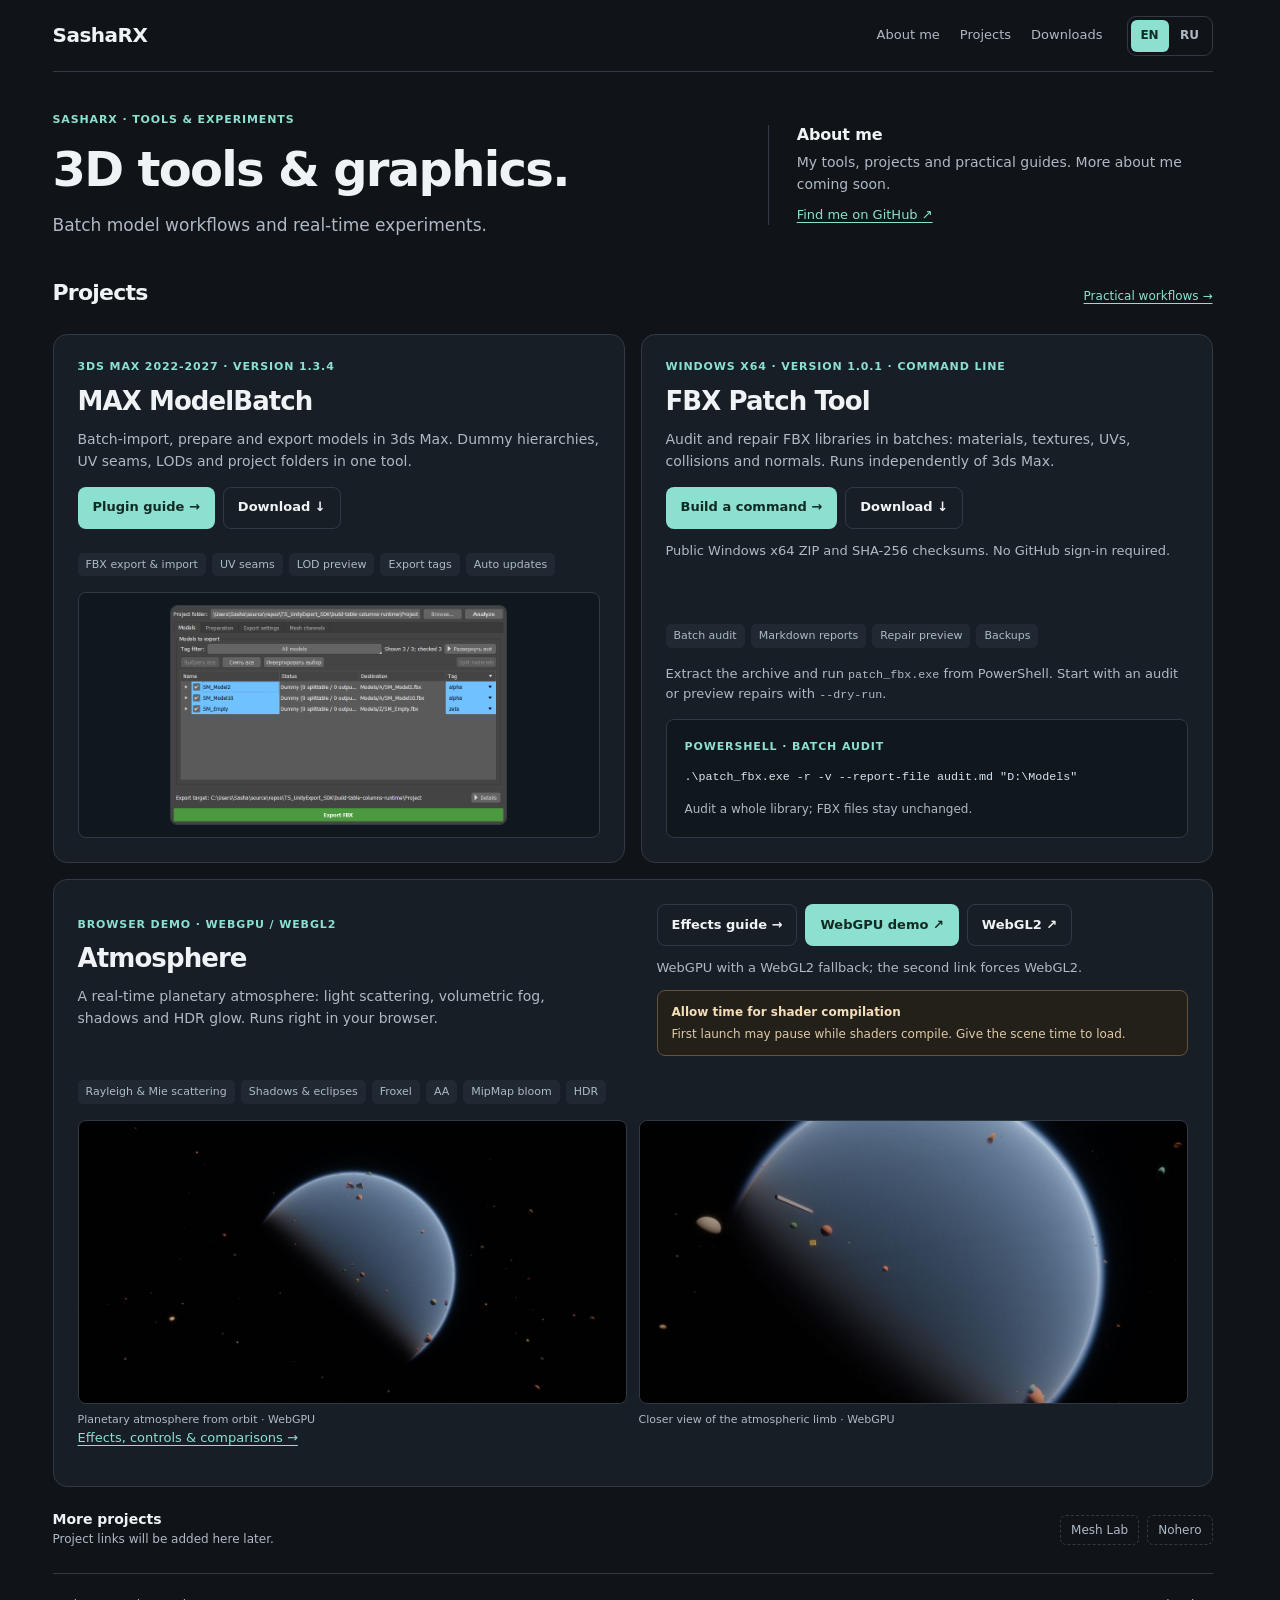
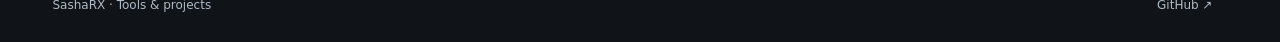
==== index.html @ 67ac5b18 "Publish v1.3.4 downloads and native Max UI guide" ====
<!doctype html>
<html lang="en">
<head>
  <meta charset="utf-8">
  <meta name="viewport" content="width=device-width,initial-scale=1">
  <title>SashaRX - tools &amp; projects</title>
  <meta name="description" content="SashaRX's tools and projects: MAX ModelBatch for 3ds Max, FBX Patch Tool with command examples, and a planetary atmosphere demo for WebGPU and WebGL2.">
  <link rel="canonical" href="https://sasharx.github.io/">
<link rel="alternate" hreflang="en" href="https://sasharx.github.io/">
<link rel="alternate" hreflang="ru" href="https://sasharx.github.io/ru/">
<link rel="alternate" hreflang="x-default" href="https://sasharx.github.io/">
  <meta property="og:title" content="SashaRX - tools &amp; projects">
  <meta property="og:description" content="SashaRX's tools and projects: MAX ModelBatch for 3ds Max, FBX Patch Tool with command examples, and a planetary atmosphere demo for WebGPU and WebGL2.">
  <meta property="og:type" content="website">
  <meta property="og:locale" content="en_US">
  <meta property="og:url" content="https://sasharx.github.io/">
  <meta property="og:image" content="https://sasharx.github.io/modelbatch/preview.png">
  <link rel="stylesheet" href="/assets/gallery.css">
  <script src="/assets/gallery.js" defer></script>
  <script>
(()=>{const key='sasharx.siteLanguage';const locale="en";const routes={"en":"/","ru":"/ru/"};
try{if(true&&localStorage.getItem(key)==='ru'){location.replace(routes.ru+location.search+location.hash);return}localStorage.setItem(key,locale)}catch{}
document.addEventListener('DOMContentLoaded',()=>{const links=[...document.querySelectorAll('a[data-language]')];
const update=()=>links.forEach(link=>link.href=routes[link.dataset.language]+location.search+location.hash);update();addEventListener('hashchange',update);
links.forEach(link=>link.addEventListener('click',()=>{try{localStorage.setItem(key,link.dataset.language)}catch{}}));});})();
</script>
<link rel="stylesheet" href="/assets/site.css?v=20261013">
<link rel="stylesheet" href="/assets/home.css?v=20261013-workflows">
<script src="/assets/about.js?v=20261013-projects" defer></script>
</head>
<body class="home-page">
<a class="skip-link" href="#main">Skip to content</a>
  <div class="wrap">
    <header class="site-header">
      <a class="brand" href="/">SashaRX</a>
      <div class="header-actions">
        <nav class="site-nav" aria-label="Main navigation">
          <a href="#about">About me</a>
          <a href="#projects">Projects</a>
          <a href="/downloads/">Downloads</a>
        </nav>
        <nav class="language-switch" aria-label="Site language"><a href="/" hreflang="en" lang="en" data-language="en" aria-current="true">EN</a><a href="/ru/" hreflang="ru" lang="ru" data-language="ru">RU</a></nav>
      </div>
    </header>
    <main id="main">
      <details id="about" class="about-disclosure">
        <summary>About me</summary>
      <section class="about" aria-labelledby="name">
        <div>
          <p class="eyebrow">SashaRX · tools &amp; experiments</p>
          <h1 id="name">3D tools &amp; graphics.</h1>
          <p class="lead">Batch model workflows and real-time experiments.</p>
        </div>
        <div class="note">
          <h2>About me</h2>
          <p>My tools, projects and practical guides. More about me coming soon.</p>
          <a href="https://github.com/SashaRX">Find me on GitHub ↗</a>
        </div>
      </section>
      </details>
      <section id="projects" aria-labelledby="projects-title">
        <div class="section-title">
          <h2 id="projects-title">Projects</h2>
          <span><a href="/workflows/">Practical workflows →</a></span>
        </div>
        <div class="project-grid">
        <article class="project" id="modelbatch" aria-labelledby="modelbatch-title">
          <div class="project-copy">
            <span class="badge">3DS MAX 2022-2027 · VERSION 1.3.4</span>
            <h3 id="modelbatch-title">MAX ModelBatch</h3>
            <p>Batch-import, prepare and export models in 3ds Max. Dummy hierarchies, UV seams, LODs and project folders in one tool.</p>
            <div class="demo-actions"><a class="button" href="/modelbatch/">Plugin guide →</a><a class="button button-secondary" href="/downloads/#modelbatch">Download ↓</a></div>
          </div>
          <details class="project-details">
            <summary aria-label="More details: MAX ModelBatch">More details</summary>
            <div class="project-details-content">
              <div class="features" aria-label="Plugin features"><span>FBX export &amp; import</span><span>UV seams</span><span>LOD preview</span><span>Export tags</span><span>Auto updates</span></div>
              <a class="project-image" href="/modelbatch/" aria-label="Open the MAX ModelBatch illustrated guide">
                <img src="/modelbatch/preview.png" alt="MAX ModelBatch's Models page in 3ds Max, with Dummy roots, destination paths and tag controls" width="800" height="520" loading="lazy" decoding="async">
              </a>
            </div>
          </details>
        </article>
        <article class="project" id="fbx-patch" aria-labelledby="fbx-patch-title">
          <div class="project-copy">
            <span class="badge">WINDOWS X64 · VERSION 1.0.1 · COMMAND LINE</span>
            <h3 id="fbx-patch-title">FBX Patch Tool</h3>
            <p>Audit and repair FBX libraries in batches: materials, textures, UVs, collisions and normals. Runs independently of 3ds Max.</p>
          </div>
          <div class="demo-launch">
            <div class="demo-actions">
              <a class="button" href="/fbx-patch/">Build a command →</a>
              <a class="button button-secondary" href="/downloads/#fbx">Download ↓</a>
            </div>
            <p>Public Windows x64 ZIP and SHA-256 checksums. No GitHub sign-in required.</p>
          </div>
          <details class="project-details">
            <summary aria-label="More details: FBX Patch Tool">More details</summary>
            <div class="project-details-content">
              <div class="features" aria-label="FBX Patch Tool features"><span>Batch audit</span><span>Markdown reports</span><span>Repair preview</span><span>Backups</span></div>
              <p>Extract the archive and run <code>patch_fbx.exe</code> from PowerShell. Start with an audit or preview repairs with <code>--dry-run</code>.</p>
              <div class="command-preview"><span>POWERSHELL · BATCH AUDIT</span><pre><code>.\patch_fbx.exe -r -v --report-file audit.md "D:\Models"</code></pre><p>Audit a whole library; FBX files stay unchanged.</p></div>
            </div>
          </details>
        </article>
        <article class="project project-atmosphere" id="atmosphere" aria-labelledby="atmosphere-title">
          <div class="atmosphere-info">
            <div class="project-copy">
              <span class="badge">BROWSER DEMO · WEBGPU / WEBGL2</span>
              <h3 id="atmosphere-title">Atmosphere</h3>
              <p>A real-time planetary atmosphere: light scattering, volumetric fog, shadows and HDR glow. Runs right in your browser.</p>
            </div>
            <div class="demo-launch">
              <div class="demo-actions">
                <a class="button button-secondary" href="/atmosphere-guide/">Effects guide →</a>
                <a class="button" href="https://sasharx.github.io/Atmosphere/" target="_blank" rel="noopener">WebGPU demo ↗</a>
                <a class="button button-secondary" href="https://sasharx.github.io/Atmosphere/?webgl2" target="_blank" rel="noopener">WebGL2 ↗</a>
              </div>
              <p>WebGPU with a WebGL2 fallback; the second link forces WebGL2.</p>
              <p class="shader-note"><strong>Allow time for shader compilation</strong>First launch may pause while shaders compile. Give the scene time to load.</p>
            </div>
          </div>
          <details class="project-details">
            <summary aria-label="More details: Atmosphere">More details</summary>
            <div class="project-details-content">
              <div class="features" aria-label="Atmosphere features"><span>Rayleigh &amp; Mie scattering</span><span>Shadows &amp; eclipses</span><span>Froxel</span><span>AA</span><span>MipMap bloom</span><span>HDR</span></div>
              <div class="atmosphere-gallery" aria-label="Atmosphere screenshots captured in WebGPU">
                <figure>
                  <a href="/assets/atmosphere/orbit.jpg" aria-label="View the orbital screenshot in the gallery">
                    <img src="/assets/atmosphere/orbit.jpg" alt="A blue atmospheric rim around the lit side of a planet against space" width="1280" height="660" loading="lazy" decoding="async">
                  </a>
                  <figcaption>Planetary atmosphere from orbit · WebGPU</figcaption>
                </figure>
                <figure>
                  <a href="/assets/atmosphere/limb.jpg" aria-label="View the atmospheric limb screenshot in the gallery">
                    <img src="/assets/atmosphere/limb.jpg" alt="A closer view of the glowing blue atmospheric limb and the transition into the planet's shadow" width="1280" height="660" loading="lazy" decoding="async">
                  </a>
                  <figcaption>Closer view of the atmospheric limb · WebGPU</figcaption>
                </figure>
              </div>
              <p><a href="/atmosphere-guide/#effects">Effects, controls &amp; comparisons →</a></p>
            </div>
          </details>
        </article>
        </div>
      </section>
      <section class="upcoming" aria-labelledby="more-title">
        <div><h2 id="more-title">More projects</h2><p>Project links will be added here later.</p></div>
        <div class="future-projects"><span>Mesh Lab</span><span>Nohero</span></div>
      </section>
    </main>
    <footer class="site-footer"><span>SashaRX · Tools &amp; projects</span><a href="https://github.com/SashaRX">GitHub ↗</a></footer>
  </div>
</body>
</html>
---- assets/gallery.css ----
html { scrollbar-gutter: stable; }
html.gallery-open { overflow: hidden; }
.atmosphere-gallery a { cursor: zoom-in; }
.gallery-viewer {
  width: min(1400px, calc(100% - 32px));
  height: min(900px, calc(100vh - 32px));
  height: min(900px, calc(100dvh - 32px));
  max-width: none;
  max-height: none;
  margin: auto;
  padding: 16px;
  border: 1px solid var(--line);
  border-radius: 14px;
  background: #10151b;
  color: var(--text);
  box-shadow: 0 20px 80px #0008;
}
.gallery-viewer[open] { display: grid; grid-template-rows: auto minmax(0, 1fr) auto; gap: 12px; }
.gallery-viewer::backdrop { background: #05090ee6; backdrop-filter: blur(6px); }
.gallery-toolbar { display: flex; align-items: center; justify-content: space-between; gap: 16px; }
.gallery-counter { color: var(--muted); font-size: 14px; }
.gallery-viewer button {
  display: grid;
  place-items: center;
  flex-shrink: 0;
  width: 48px;
  height: 48px;
  border: 1px solid #536270;
  border-radius: 50%;
  background: #182029ee;
  color: #eef4f9;
  font: 30px/1 "Segoe UI", Arial, sans-serif;
  cursor: pointer;
}
.gallery-viewer button:hover { background: #2e3c48; }
.gallery-viewer button[hidden] { display: none; }
.gallery-viewer button:focus-visible { outline: 3px solid var(--accent); outline-offset: 3px; }
.gallery-stage { position: relative; display: grid; place-items: center; min-height: 0; touch-action: pan-y; }
.gallery-stage img { display: block; width: 100%; height: 100%; min-height: 0; object-fit: contain; user-select: none; }
.gallery-prev, .gallery-next { position: absolute; top: 50%; transform: translateY(-50%); }
.gallery-prev { left: 8px; }
.gallery-next { right: 8px; }
.gallery-footer { text-align: center; }
.gallery-caption { margin: 0; font-size: 15px; }
.gallery-hint { margin: 4px 0 0; color: var(--muted); font-size: 12px; }
.gallery-title { position: absolute; width: 1px; height: 1px; padding: 0; overflow: hidden; clip-path: inset(50%); white-space: nowrap; }
@media (max-width: 600px) {
  .gallery-viewer { width: calc(100% - 16px); height: calc(100vh - 16px); height: calc(100dvh - 16px); padding: 10px; gap: 10px; border-radius: 10px; }
  .gallery-viewer button { width: 44px; height: 44px; }
  .gallery-prev { left: 2px; }
  .gallery-next { right: 2px; }
  .gallery-caption { font-size: 14px; }
}
---- assets/site.css ----
:root {
  color-scheme: dark;
  --bg: #101419;
  --panel: #181e25;
  --card: var(--panel);
  --line: #303944;
  --text: #f0f3f6;
  --ink: var(--text);
  --muted: #afb9c4;
  --accent: #8be0cf;
  --surface: #202832;
}
* { box-sizing: border-box; }
html { scroll-behavior: smooth; scroll-padding-top: 88px; scrollbar-gutter: stable; }
body { margin: 0; background: var(--bg); color: var(--text); font: 16px/1.55 system-ui, -apple-system, "Segoe UI", sans-serif; }
a { color: var(--accent); text-underline-offset: 3px; }
a:hover { color: #c0f3e9; }
:where(a, button, input, select, textarea, summary):focus-visible { outline: 2px solid var(--accent); outline-offset: 4px; }
button, input, select, textarea { font: inherit; }
button, summary { cursor: pointer; }
button, .button { touch-action: manipulation; }
img { max-width: 100%; height: auto; }
p, li, h1, h2, h3 { overflow-wrap: anywhere; }
h1, h2, h3 { color: var(--text); line-height: 1.2; letter-spacing: -.035em; }
h1 { font-size: clamp(30px, 4vw, 44px); margin: 0 0 14px; }
h2 { font-size: 25px; margin: 0 0 14px; }
h3 { font-size: 23px; margin: 0 0 12px; }
p { margin: 0 0 14px; }
code { font: .9em/1.5 Consolas, "Courier New", monospace; overflow-wrap: anywhere; }
pre { max-width: 100%; overflow-x: auto; }
pre code { overflow-wrap: normal; }
.wrap { width: min(1160px, calc(100% - 64px)); margin: auto; }
.site-header { display: flex; justify-content: space-between; align-items: center; gap: 20px; min-height: 72px; padding: 12px 0; border-bottom: 1px solid var(--line); }
.brand { color: var(--text); font-size: 20px; font-weight: 750; text-decoration: none; letter-spacing: -.025em; }
.header-actions { display: flex; align-items: center; gap: 24px; min-width: 0; }
.site-nav { display: flex; align-items: center; gap: 20px; }
.site-nav a, .back { color: var(--muted); font-size: 13px; text-decoration: none; }
.site-nav a:hover, .back:hover { color: var(--text); }
.language-switch { display: flex; align-items: center; gap: 2px; width: max-content; padding: 3px; border: 1px solid var(--line); border-radius: 9px; }
.language-switch a { display: grid; place-items: center; min-width: 38px; min-height: 32px; padding: 4px 8px; border-radius: 6px; color: var(--muted); font-size: 12px; font-weight: 650; line-height: 1.4; text-decoration: none; }
.language-switch a:hover { background: var(--surface); color: var(--text); }
.language-switch a[aria-current=true] { background: var(--accent); color: #112a24; }
.eyebrow, .badge { color: var(--accent); font-size: 11px; font-weight: 650; letter-spacing: .08em; line-height: 1.5; text-transform: uppercase; }
.eyebrow { margin: 0 0 12px; }
.button { display: inline-flex; justify-content: center; align-items: center; min-height: 42px; padding: 10px 14px; border: 1px solid transparent; border-radius: 8px; background: var(--accent); color: #112a24; font-size: 13px; font-weight: 650; line-height: 1.4; text-align: center; text-decoration: none; }
.button:hover { background: #aff0e1; color: #112a24; }
.button-secondary, .button.secondary { border-color: var(--line); background: transparent; color: var(--text); }
.button-secondary:hover, .button.secondary:hover { background: var(--surface); color: var(--text); }
.demo-actions, .actions, .hero-actions { display: flex; flex-wrap: wrap; align-items: center; gap: 8px; }
.notice, .shader-note { border: 1px solid #655338; border-radius: 8px; background: #231f19; color: #dfcaa8; padding: 12px 14px; font-size: 13px; }
.notice p { margin: 0; color: inherit; }
.notice strong, .shader-note strong { color: #f3deb8; }
.page-contents, .command-examples, .capture-note { border: 1px solid var(--line); border-radius: 10px; background: var(--panel); }
.page-contents > summary, .command-examples > summary, .capture-note > summary { padding: 12px 16px; color: var(--text); font-size: 14px; font-weight: 550; }
.page-contents[open] > summary, .command-examples[open] > summary, .capture-note[open] > summary { border-bottom: 1px solid var(--line); }
.page-contents nav { display: flex; flex-wrap: wrap; gap: 8px; padding: 12px; }
.page-contents nav a { padding: 8px 10px; border-radius: 6px; color: var(--muted); font-size: 13px; text-decoration: none; }
.page-contents nav a:hover { color: var(--text); background: var(--surface); }
.table-wrap { max-width: 100%; overflow-x: auto; overscroll-behavior-x: contain; border: 1px solid var(--line); border-radius: 9px; margin: 18px 0; }
table { width: 100%; border-collapse: collapse; font-size: 14px; }
th, td { padding: 10px 12px; text-align: left; vertical-align: top; border-bottom: 1px solid var(--line); }
th { color: var(--text); background: var(--surface); font-weight: 600; }
td { color: var(--muted); }
tr:last-child td { border-bottom: 0; }
.site-footer { display: flex; justify-content: space-between; flex-wrap: wrap; gap: 12px; border-top: 1px solid var(--line); padding: 22px 0 28px; color: var(--muted); font-size: 12px; }
.site-footer a { color: var(--muted); text-decoration: none; }
.skip-link { position: fixed; z-index: 50; top: 8px; left: 12px; transform: translateY(-150%); background: var(--accent); color: #112a24; border-radius: 6px; padding: 10px 14px; text-decoration: none; }
.skip-link:focus { transform: none; }
@media (max-width: 700px) {
  .wrap { width: calc(100% - 32px); }
  .site-header { min-height: 64px; gap: 12px; flex-wrap: wrap; }
  .header-actions { gap: 12px; }
  .language-switch a { min-height: 38px; }
  .site-nav { gap: 12px; }
  .site-nav a, .back { display: inline-flex; align-items: center; min-height: 44px; }
  .button { min-height: 44px; }
  .page-contents nav { display: grid; grid-template-columns: repeat(2, minmax(0, 1fr)); gap: 4px; }
  .page-contents nav a { min-height: 44px; display: flex; align-items: center; }
  input, select, textarea { font-size: 16px; }
  h2 { font-size: 23px; }
  th, td { padding: 10px; }
}
@media (max-width: 420px) {
  .site-header { display: grid; grid-template-columns: 1fr auto; gap: 0 12px; padding: 8px 0; }
  .site-header .header-actions { display: contents; }
  .site-header .brand { grid-column: 1; grid-row: 1; }
  .site-header .language-switch { grid-column: 2; grid-row: 1; }
  .site-nav, .back { grid-column: 1 / -1; grid-row: 2; }
  .site-nav { gap: 16px; }
  .brand { font-size: 18px; }
}
@media (prefers-reduced-motion: reduce) { html { scroll-behavior: auto; } }
@media print {
  :root { color-scheme: light; }
  body { background: #fff; color: #172029; }
  .wrap { width: 100%; }
  .language-switch, .skip-link { display: none !important; }
  h1, h2, h3, p, li, td, code, strong, a { color: #172029; }
  .table-wrap { overflow: visible; border-color: #aeb9c2; }
  th { background: #edf2f5; color: #172029; }
  th, td { border-color: #aeb9c2; }
}
---- assets/home.css ----
.about { display: grid; grid-template-columns: 1.5fr 1fr; align-items: center; gap: 48px; padding: 40px 0 36px; }
.about h1 { max-width: 650px; font-size: clamp(32px, 4vw, 48px); }
.lead { max-width: 650px; color: var(--muted); font-size: 17px; }
.about .lead { margin: 0; }
.note { border-left: 1px solid var(--line); padding-left: 28px; color: var(--muted); font-size: 14px; }
.note h2 { font-size: 16px; letter-spacing: -.01em; margin-bottom: 8px; }
.note p { margin-bottom: 8px; }
.note a { font-size: 13px; }
.about-disclosure > summary { min-height: 44px; padding: 10px 14px; border: 1px solid var(--line); border-radius: 8px; background: var(--panel); color: var(--text); font-size: 14px; font-weight: 600; }
@media (min-width: 701px) { .about-disclosure[open] > summary { display: none; } }
.section-title { display: flex; align-items: baseline; justify-content: space-between; gap: 16px; margin-bottom: 16px; }
.section-title h2 { margin: 0; font-size: 22px; }
.section-title span { color: var(--muted); font-size: 12px; }
.section-title span a { display: inline-flex; align-items: center; min-height: 44px; }
.project-grid { display: grid; grid-template-columns: repeat(2, minmax(0, 1fr)); gap: 16px; }
.project { min-width: 0; display: flex; flex-direction: column; border: 1px solid var(--line); border-radius: 14px; background: var(--panel); }
.project-copy { padding: 24px; }
.project-copy p { color: var(--muted); font-size: 14px; }
.badge { display: block; margin-bottom: 10px; }
.project h3 { font-size: 26px; }
.features { display: flex; flex-wrap: wrap; gap: 6px; margin: 16px 0; }
.features span { padding: 4px 8px; border-radius: 5px; background: var(--surface); color: var(--muted); font-size: 11px; line-height: 1.4; }
.project-details { min-width: 0; margin-top: auto; }
.project-details > summary { min-height: 44px; padding: 12px 20px; border-top: 1px solid var(--line); color: var(--accent); font-size: 13px; font-weight: 600; }
.project-details-content { min-width: 0; padding: 0 24px 24px; }
.project-details-content > .features { margin-top: 0; }
.project-details-content > p { color: var(--muted); font-size: 13px; }
@media (min-width: 701px) { .project-details[open] > summary { display: none; } }
.project-image { display: flex; justify-content: center; margin: 0; padding: 12px; background: #10171d; border: 1px solid var(--line); border-radius: 8px; }
.project-image img { display: block; max-height: 220px; width: auto; border: 1px solid var(--line); border-radius: 7px; }
#fbx-patch .project-copy { padding-bottom: 0; }
.demo-launch { padding: 0 24px 24px; }
.demo-launch p { margin: 12px 0 0; color: var(--muted); font-size: 13px; }
.command-preview { margin: 0; padding: 18px; background: #10171d; border: 1px solid var(--line); border-radius: 8px; }
.command-preview span { display: block; margin-bottom: 10px; color: var(--accent); font-size: 11px; font-weight: 600; letter-spacing: .08em; }
.command-preview pre { margin: 0; color: #d7e4f0; font-size: 13px; line-height: 1.8; white-space: pre-wrap; overflow-wrap: anywhere; }
.command-preview code { overflow-wrap: anywhere; }
.command-preview p { margin: 12px 0 0; color: var(--muted); font-size: 12px; }
.project-atmosphere { grid-column: 1 / -1; }
.atmosphere-info { min-width: 0; display: grid; grid-template-columns: 1fr 1fr; align-items: center; }
.atmosphere-info .demo-launch { padding-top: 24px; }
.atmosphere-gallery { min-width: 0; display: grid; grid-template-columns: repeat(2, minmax(0, 1fr)); gap: 12px; }
.atmosphere-gallery figure { margin: 0; min-width: 0; }
.atmosphere-gallery a { display: block; border: 1px solid var(--line); border-radius: 8px; overflow: hidden; }
.atmosphere-gallery img { display: block; width: 100%; }
.atmosphere-gallery figcaption { margin-top: 8px; color: var(--muted); font-size: 11px; line-height: 1.5; }
.effect-list { display: grid; grid-template-columns: repeat(2, minmax(0, 1fr)); gap: 20px 28px; margin: 24px 0 0; }
.effect-list > div { min-width: 0; }
.effect-list dt { margin-bottom: 8px; color: var(--text); font-size: 15px; font-weight: 650; }
.effect-list dd { margin: 0; color: var(--muted); font-size: 13px; line-height: 1.65; }
.effect-list p { margin-bottom: 8px; }
.effect-list p:last-child { margin-bottom: 0; }
.effect-list strong { color: var(--text); font-weight: 550; }
.demo-launch .shader-note { margin-top: 12px; font-size: 12px; color: #dfcaa8; }
.shader-note strong { display: block; margin-bottom: 3px; }
.upcoming { display: flex; align-items: center; justify-content: space-between; flex-wrap: wrap; gap: 16px; padding: 24px 0; }
.upcoming h2 { font-size: 14px; letter-spacing: 0; margin: 0 0 2px; }
.upcoming p { margin: 0; color: var(--muted); font-size: 12px; }
.future-projects { display: flex; gap: 8px; }
.future-projects span { padding: 5px 10px; border: 1px dashed var(--line); border-radius: 6px; color: var(--muted); font-size: 12px; }
@media (max-width: 900px) {
  .about { grid-template-columns: 1.3fr 1fr; gap: 28px; }
  .project-copy { padding: 20px; }
  .demo-launch { padding: 0 20px 20px; }
  .project-details-content { padding: 0 20px 20px; }
}
@media (max-width: 700px) {
  .about-disclosure { margin: 16px 0 20px; }
  .about { grid-template-columns: 1fr; gap: 16px; padding: 16px 0 0; }
  .about h1 { font-size: 30px; margin-bottom: 10px; }
  .about .lead { font-size: 16px; }
  .note { border: 0; padding: 0; }
  .note h2 { display: none; }
  .note p { margin-bottom: 6px; }
  .project-grid, .atmosphere-info, .effect-list { grid-template-columns: 1fr; }
  .section-title { align-items: flex-start; gap: 6px; flex-direction: column; }
  .project-copy { padding: 18px 18px 16px; }
  .project-copy p { margin-bottom: 12px; }
  .demo-launch { padding: 0 18px 16px; }
  .atmosphere-info .demo-launch { padding-top: 0; }
  .project-details-content { padding: 16px 18px 18px; }
  .project-details > summary { padding-left: 18px; padding-right: 18px; }
  .project-details[open] > summary { border-bottom: 1px solid var(--line); }
  .atmosphere-gallery { grid-template-columns: repeat(2, minmax(0, 1fr)); }
  .project h3 { font-size: 24px; }
  .project-image img { max-height: none; width: 100%; }
  .project .demo-actions .button { flex-grow: 1; }
  .upcoming { padding: 20px 0; }
}
@media (max-width: 380px) { .atmosphere-gallery { grid-template-columns: 1fr; } }
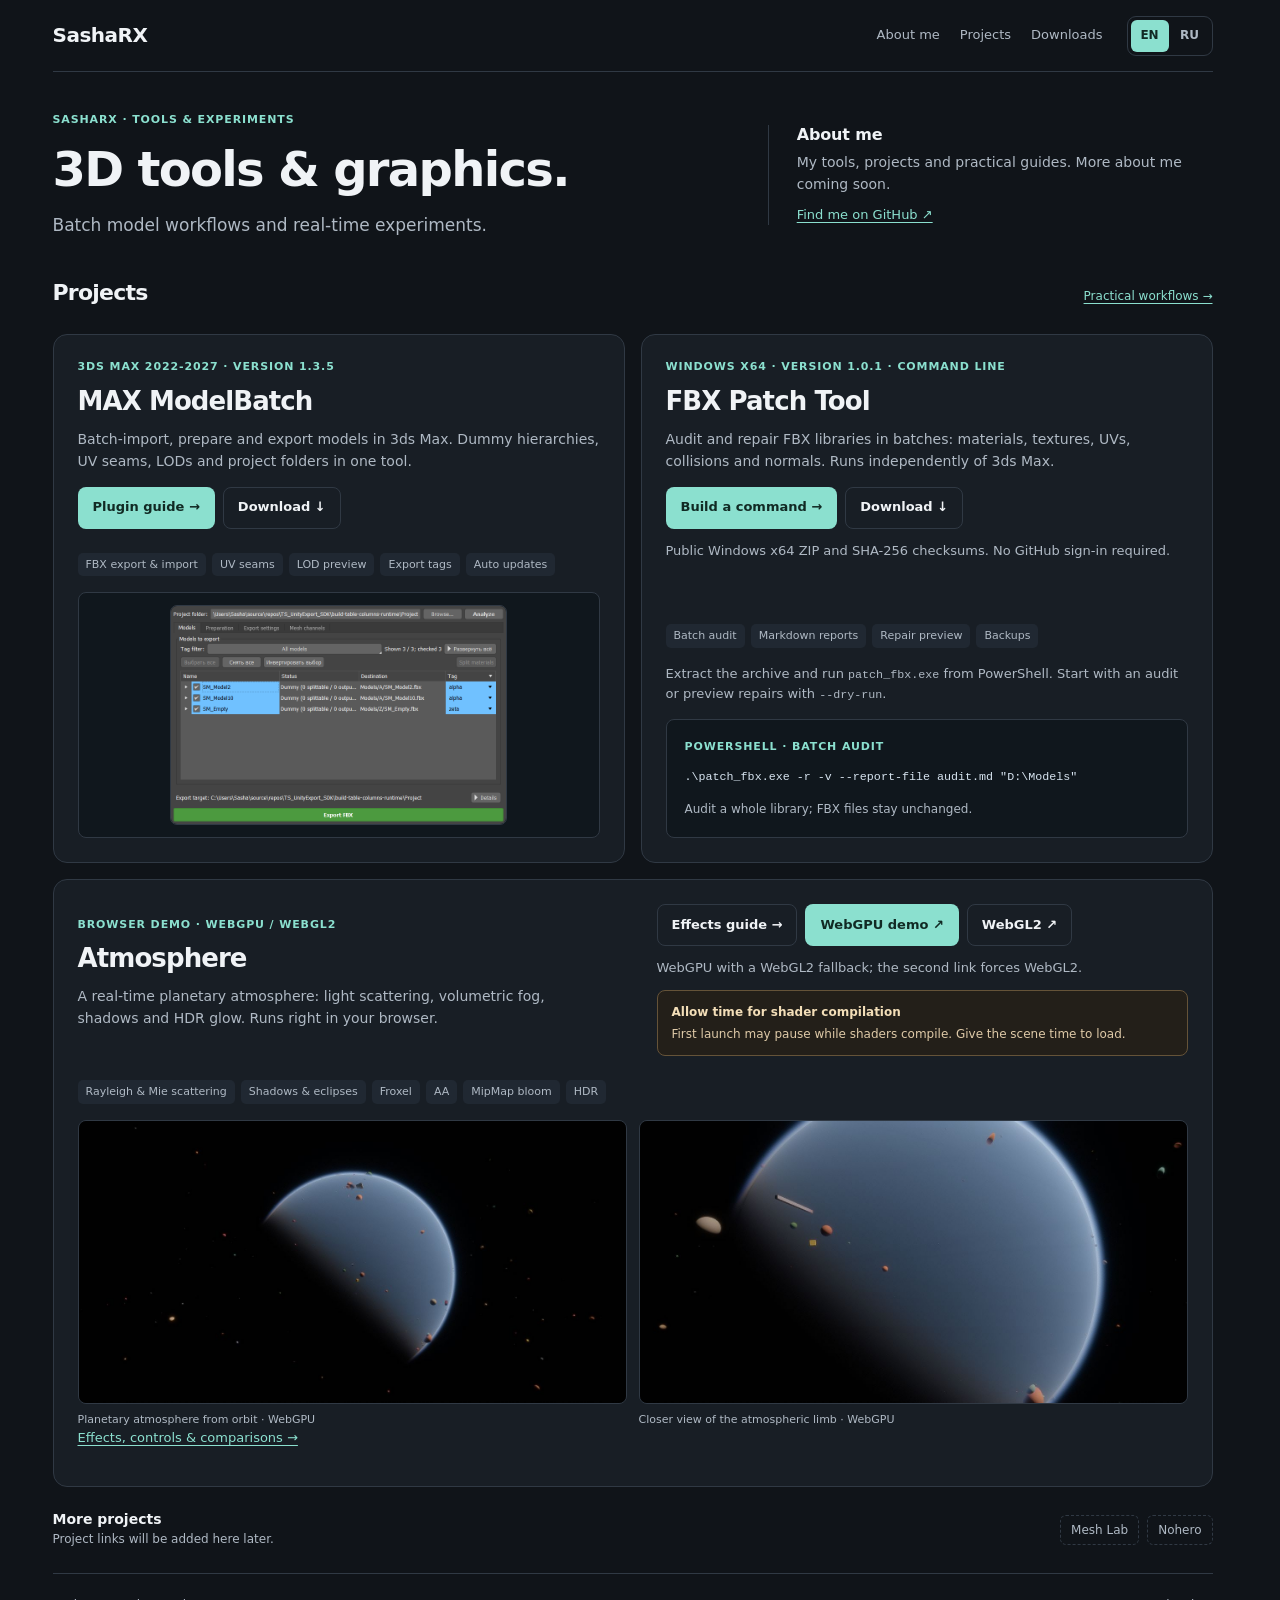
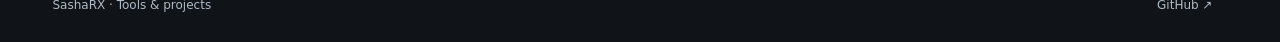
==== commit 5e1b8c4e: "Publish v1.3.5 downloads and compact settings guide" ====
--- a/index.html
+++ b/index.html
@@ -66,7 +66,7 @@
         <div class="project-grid">
         <article class="project" id="modelbatch" aria-labelledby="modelbatch-title">
           <div class="project-copy">
-            <span class="badge">3DS MAX 2022-2027 · VERSION 1.3.4</span>
+            <span class="badge">3DS MAX 2022-2027 · VERSION 1.3.5</span>
             <h3 id="modelbatch-title">MAX ModelBatch</h3>
             <p>Batch-import, prepare and export models in 3ds Max. Dummy hierarchies, UV seams, LODs and project folders in one tool.</p>
             <div class="demo-actions"><a class="button" href="/modelbatch/">Plugin guide →</a><a class="button button-secondary" href="/downloads/#modelbatch">Download ↓</a></div>
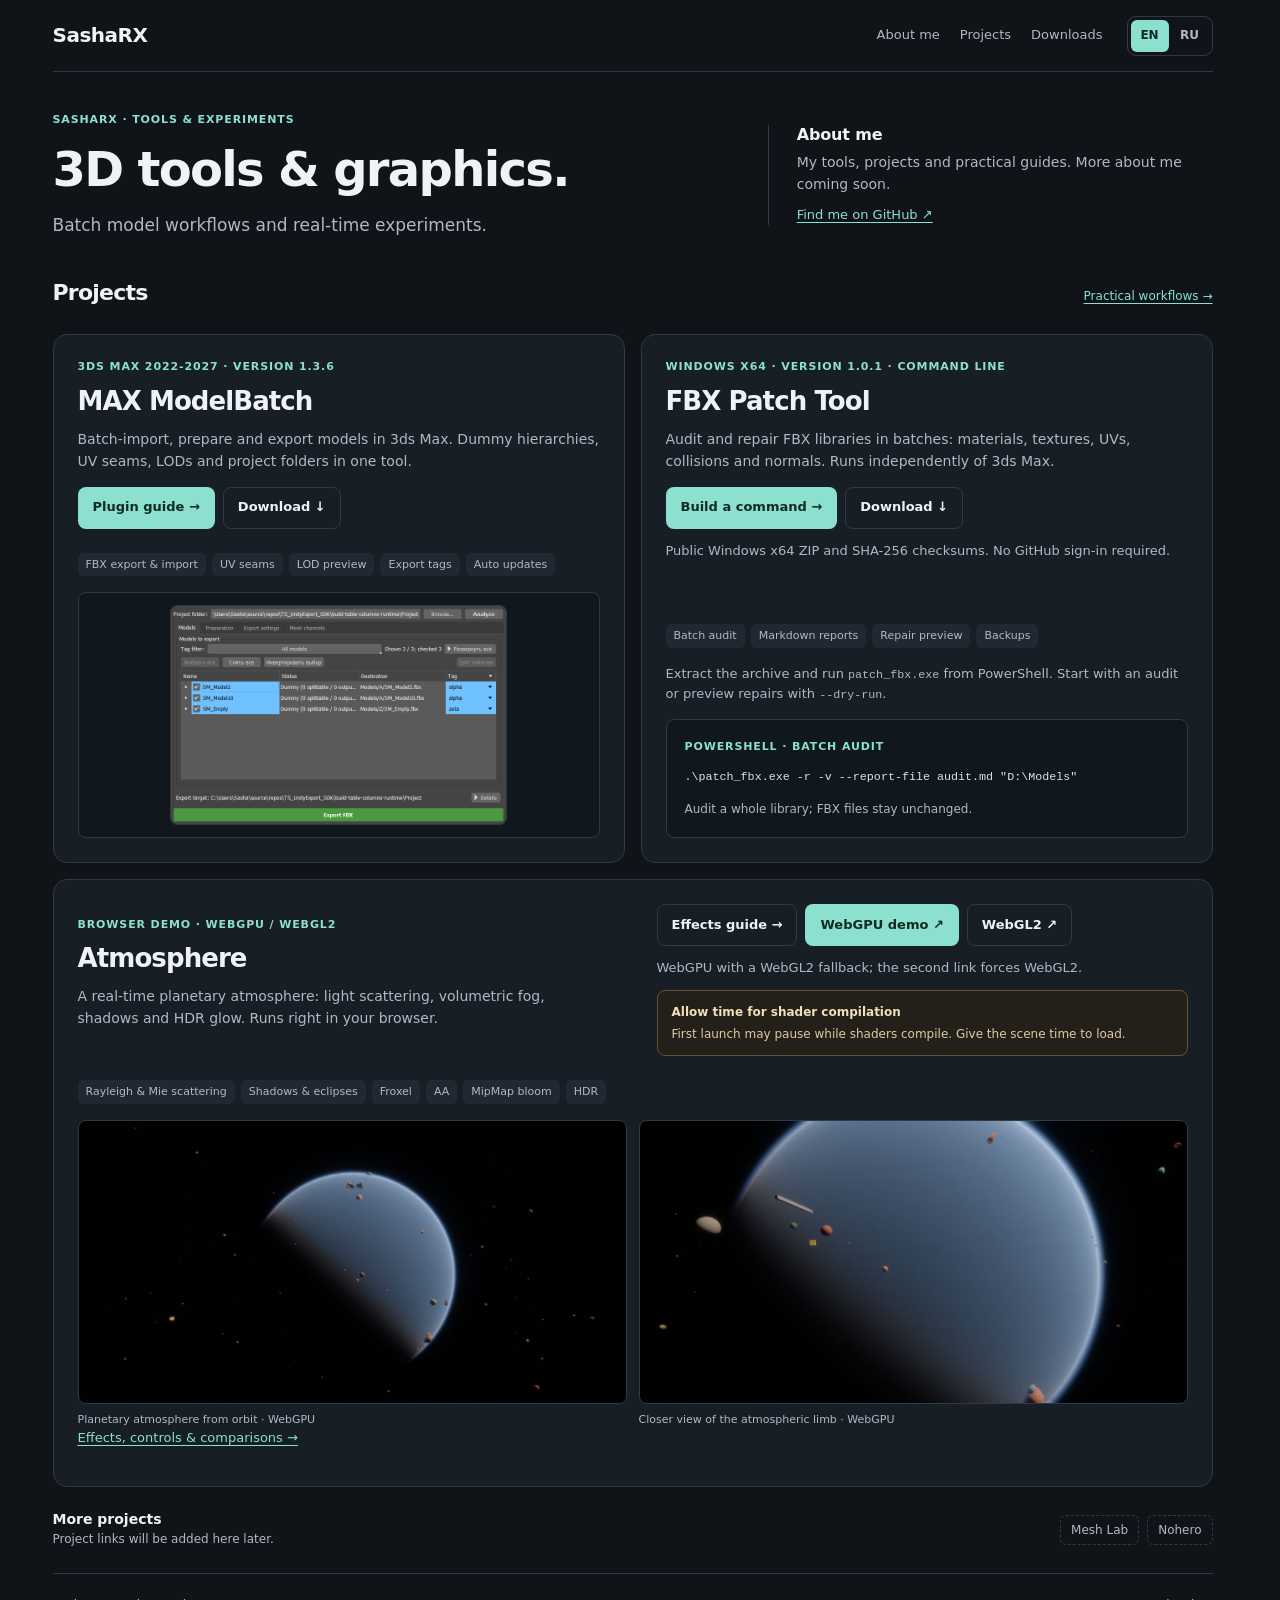
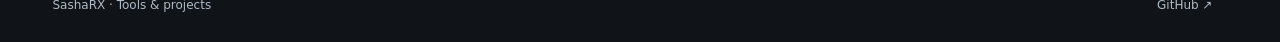
==== commit bfdd0fbf: "Publish v1.3.6 checker update downloads and guides" ====
--- a/index.html
+++ b/index.html
@@ -66,7 +66,7 @@
         <div class="project-grid">
         <article class="project" id="modelbatch" aria-labelledby="modelbatch-title">
           <div class="project-copy">
-            <span class="badge">3DS MAX 2022-2027 · VERSION 1.3.5</span>
+            <span class="badge">3DS MAX 2022-2027 · VERSION 1.3.6</span>
             <h3 id="modelbatch-title">MAX ModelBatch</h3>
             <p>Batch-import, prepare and export models in 3ds Max. Dummy hierarchies, UV seams, LODs and project folders in one tool.</p>
             <div class="demo-actions"><a class="button" href="/modelbatch/">Plugin guide →</a><a class="button button-secondary" href="/downloads/#modelbatch">Download ↓</a></div>
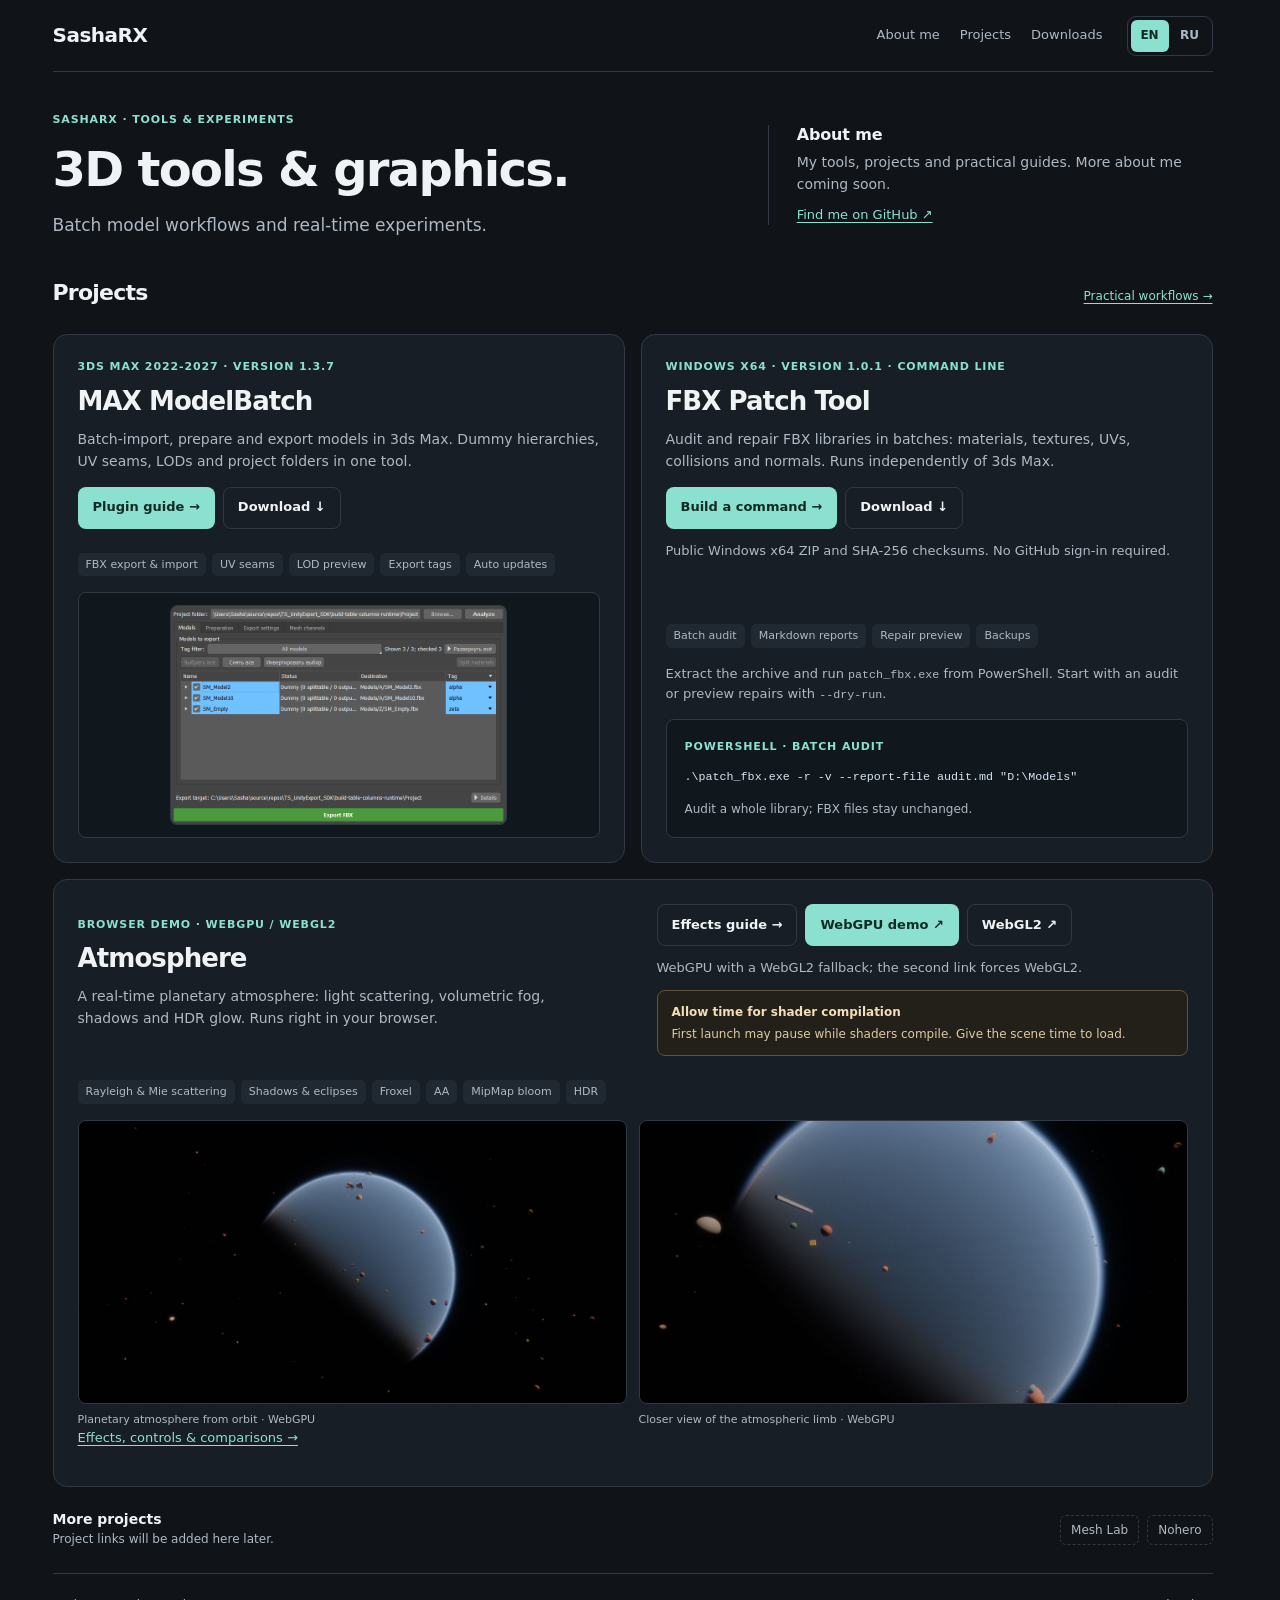
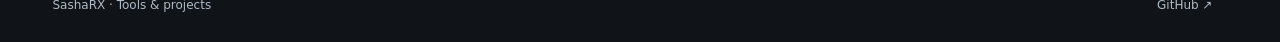
==== commit 5b1a000f: "Update ModelBatch downloads and guides for v1.3.7" ====
--- a/index.html
+++ b/index.html
@@ -66,7 +66,7 @@
         <div class="project-grid">
         <article class="project" id="modelbatch" aria-labelledby="modelbatch-title">
           <div class="project-copy">
-            <span class="badge">3DS MAX 2022-2027 · VERSION 1.3.6</span>
+            <span class="badge">3DS MAX 2022-2027 · VERSION 1.3.7</span>
             <h3 id="modelbatch-title">MAX ModelBatch</h3>
             <p>Batch-import, prepare and export models in 3ds Max. Dummy hierarchies, UV seams, LODs and project folders in one tool.</p>
             <div class="demo-actions"><a class="button" href="/modelbatch/">Plugin guide →</a><a class="button button-secondary" href="/downloads/#modelbatch">Download ↓</a></div>
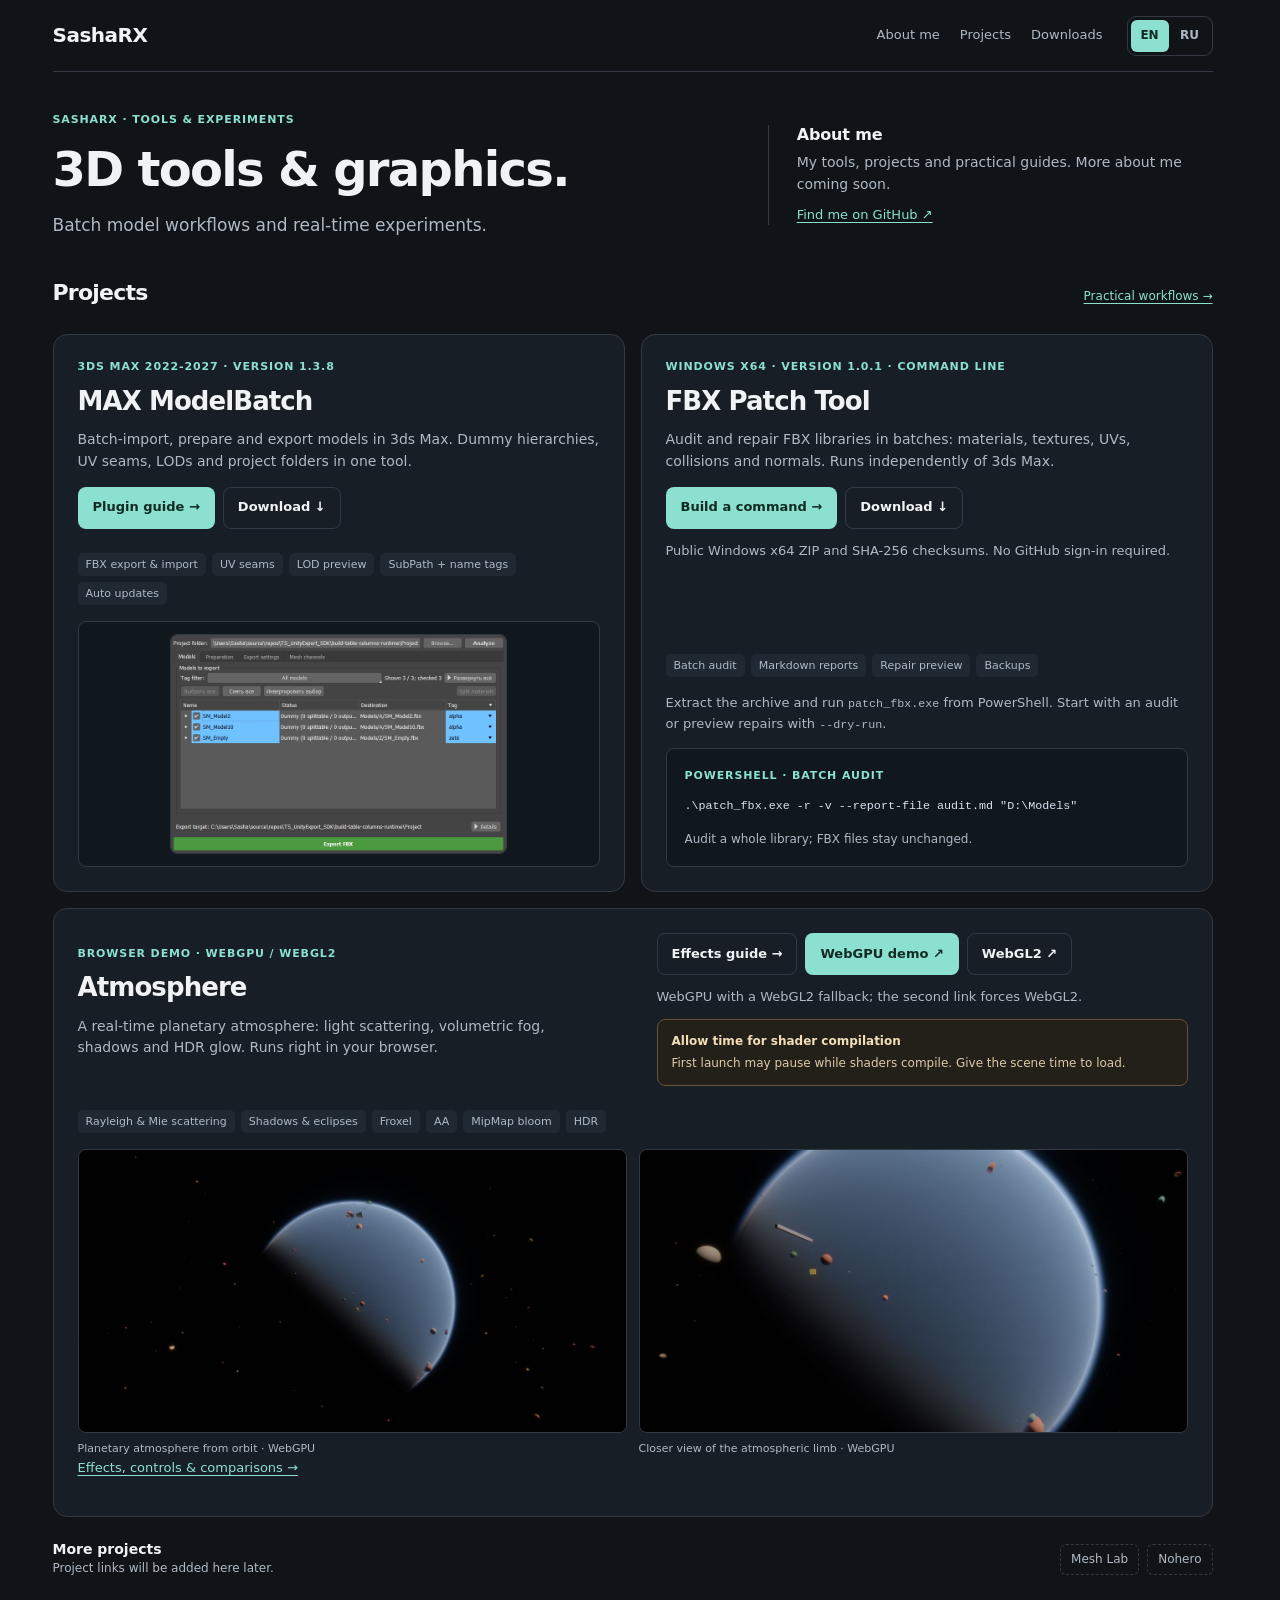
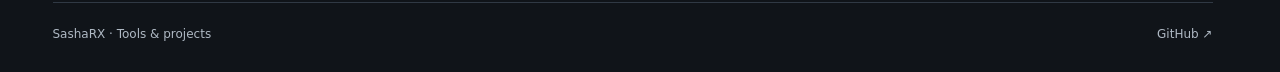
==== commit a00fb0d6: "docs: publish ModelBatch 1.3.8 SubPath and name tags guide" ====
--- a/index.html
+++ b/index.html
@@ -66,7 +66,7 @@
         <div class="project-grid">
         <article class="project" id="modelbatch" aria-labelledby="modelbatch-title">
           <div class="project-copy">
-            <span class="badge">3DS MAX 2022-2027 · VERSION 1.3.7</span>
+            <span class="badge">3DS MAX 2022-2027 · VERSION 1.3.8</span>
             <h3 id="modelbatch-title">MAX ModelBatch</h3>
             <p>Batch-import, prepare and export models in 3ds Max. Dummy hierarchies, UV seams, LODs and project folders in one tool.</p>
             <div class="demo-actions"><a class="button" href="/modelbatch/">Plugin guide →</a><a class="button button-secondary" href="/downloads/#modelbatch">Download ↓</a></div>
@@ -74,7 +74,7 @@
           <details class="project-details">
             <summary aria-label="More details: MAX ModelBatch">More details</summary>
             <div class="project-details-content">
-              <div class="features" aria-label="Plugin features"><span>FBX export &amp; import</span><span>UV seams</span><span>LOD preview</span><span>Export tags</span><span>Auto updates</span></div>
+              <div class="features" aria-label="Plugin features"><span>FBX export &amp; import</span><span>UV seams</span><span>LOD preview</span><span>SubPath + name tags</span><span>Auto updates</span></div>
               <a class="project-image" href="/modelbatch/" aria-label="Open the MAX ModelBatch illustrated guide">
                 <img src="/modelbatch/preview.png" alt="MAX ModelBatch's Models page in 3ds Max, with Dummy roots, destination paths and tag controls" width="800" height="520" loading="lazy" decoding="async">
               </a>
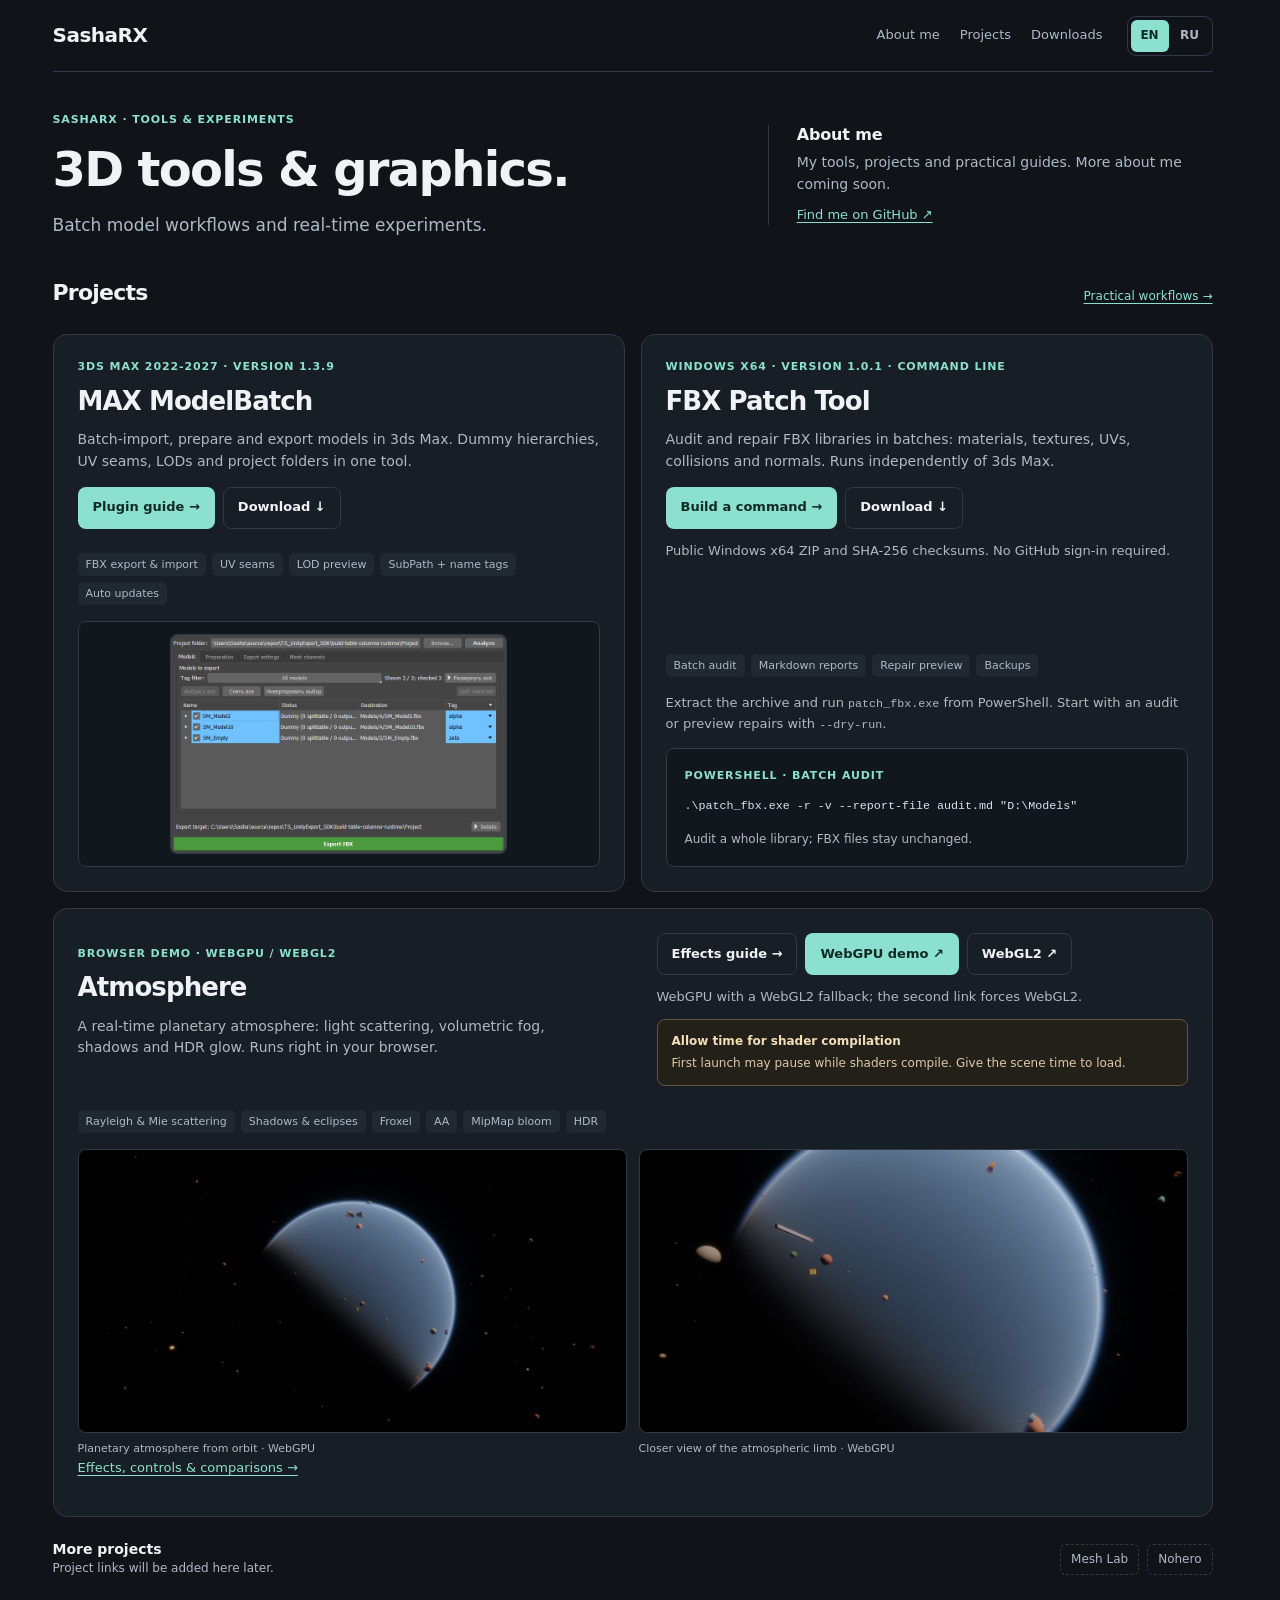
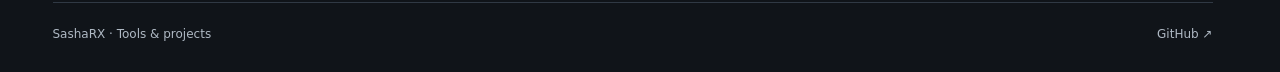
==== commit 0c2a98f2: "Publish MAX ModelBatch v1.3.9 downloads and EN/RU guides" ====
--- a/index.html
+++ b/index.html
@@ -66,7 +66,7 @@
         <div class="project-grid">
         <article class="project" id="modelbatch" aria-labelledby="modelbatch-title">
           <div class="project-copy">
-            <span class="badge">3DS MAX 2022-2027 · VERSION 1.3.8</span>
+            <span class="badge">3DS MAX 2022-2027 · VERSION 1.3.9</span>
             <h3 id="modelbatch-title">MAX ModelBatch</h3>
             <p>Batch-import, prepare and export models in 3ds Max. Dummy hierarchies, UV seams, LODs and project folders in one tool.</p>
             <div class="demo-actions"><a class="button" href="/modelbatch/">Plugin guide →</a><a class="button button-secondary" href="/downloads/#modelbatch">Download ↓</a></div>
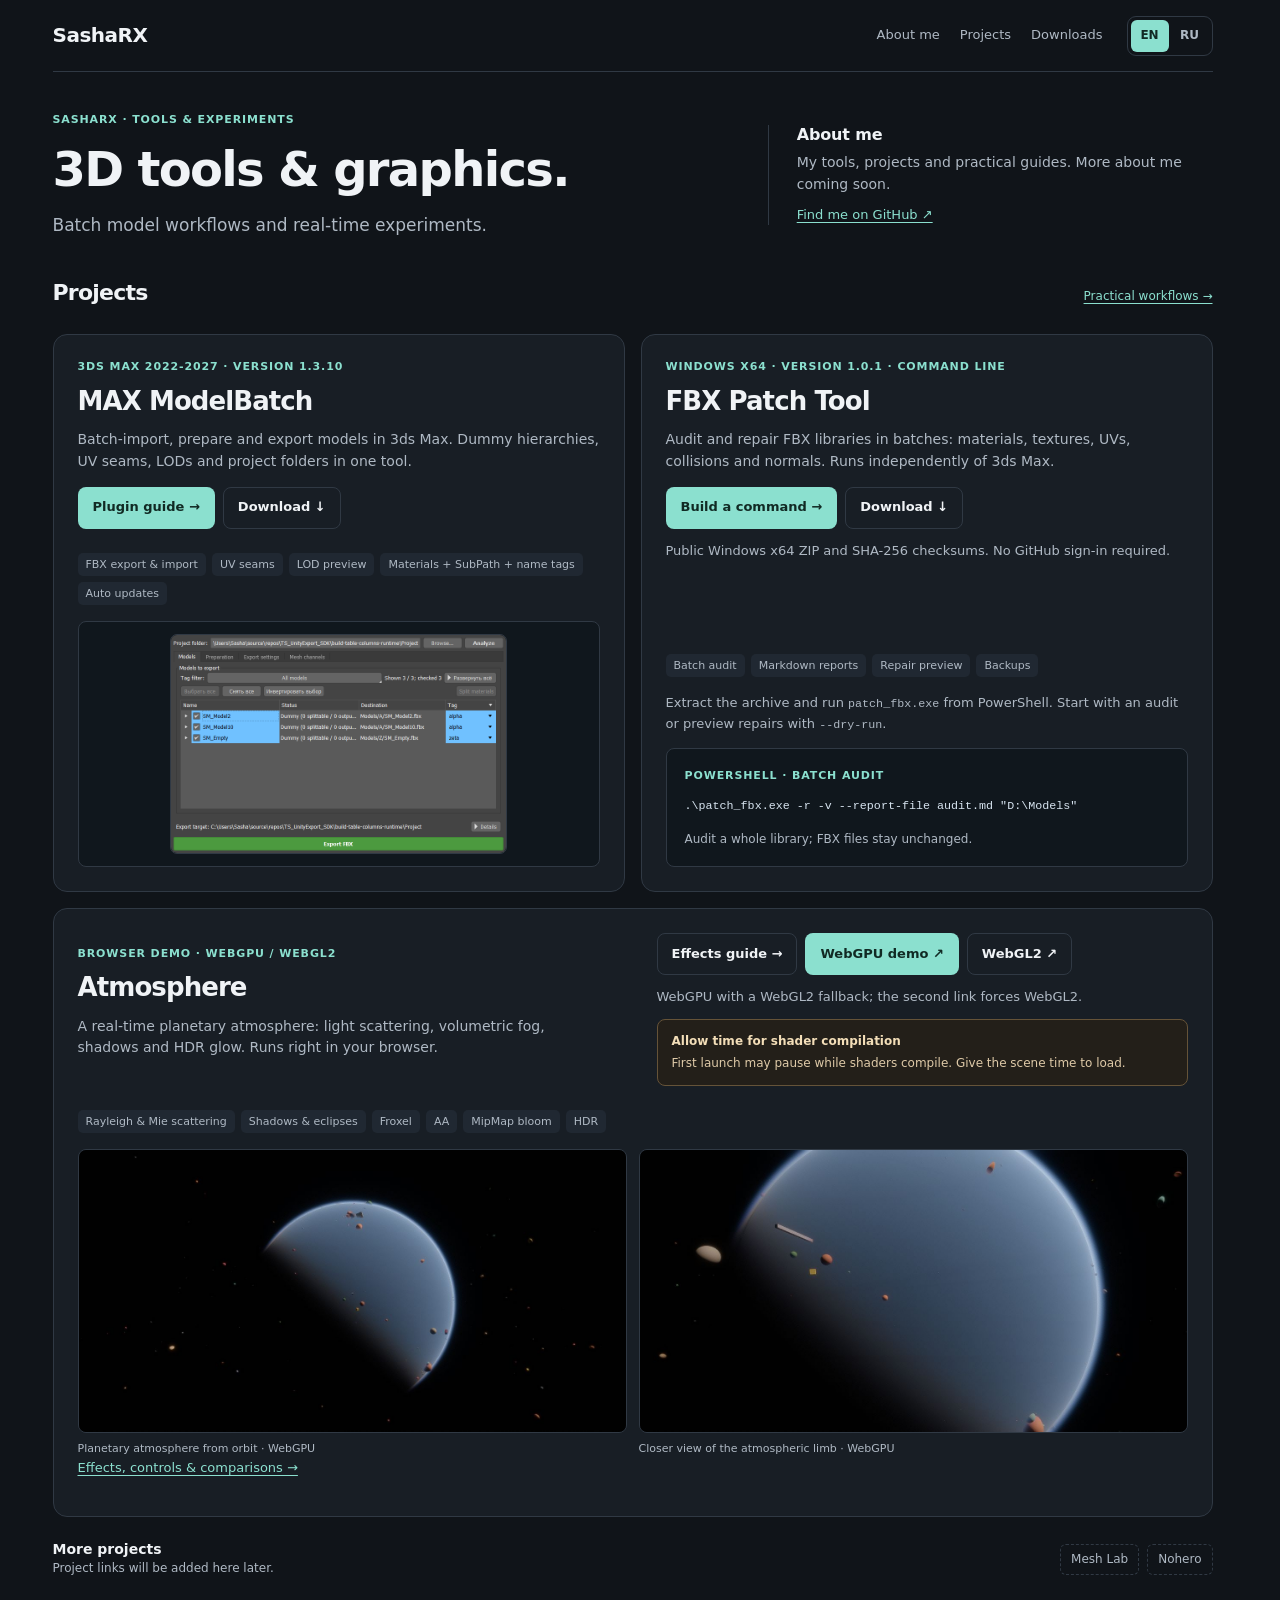
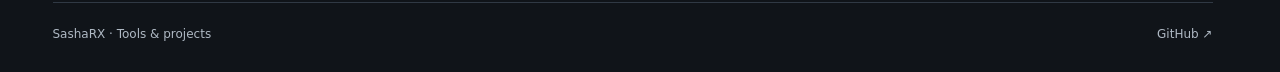
==== commit ce6ee054: "docs: publish ModelBatch 1.3.10 Materials guide and downloads" ====
--- a/index.html
+++ b/index.html
@@ -66,7 +66,7 @@
         <div class="project-grid">
         <article class="project" id="modelbatch" aria-labelledby="modelbatch-title">
           <div class="project-copy">
-            <span class="badge">3DS MAX 2022-2027 · VERSION 1.3.9</span>
+            <span class="badge">3DS MAX 2022-2027 · VERSION 1.3.10</span>
             <h3 id="modelbatch-title">MAX ModelBatch</h3>
             <p>Batch-import, prepare and export models in 3ds Max. Dummy hierarchies, UV seams, LODs and project folders in one tool.</p>
             <div class="demo-actions"><a class="button" href="/modelbatch/">Plugin guide →</a><a class="button button-secondary" href="/downloads/#modelbatch">Download ↓</a></div>
@@ -74,7 +74,7 @@
           <details class="project-details">
             <summary aria-label="More details: MAX ModelBatch">More details</summary>
             <div class="project-details-content">
-              <div class="features" aria-label="Plugin features"><span>FBX export &amp; import</span><span>UV seams</span><span>LOD preview</span><span>SubPath + name tags</span><span>Auto updates</span></div>
+              <div class="features" aria-label="Plugin features"><span>FBX export &amp; import</span><span>UV seams</span><span>LOD preview</span><span>Materials + SubPath + name tags</span><span>Auto updates</span></div>
               <a class="project-image" href="/modelbatch/" aria-label="Open the MAX ModelBatch illustrated guide">
                 <img src="/modelbatch/preview.png" alt="MAX ModelBatch's Models page in 3ds Max, with Dummy roots, destination paths and tag controls" width="800" height="520" loading="lazy" decoding="async">
               </a>
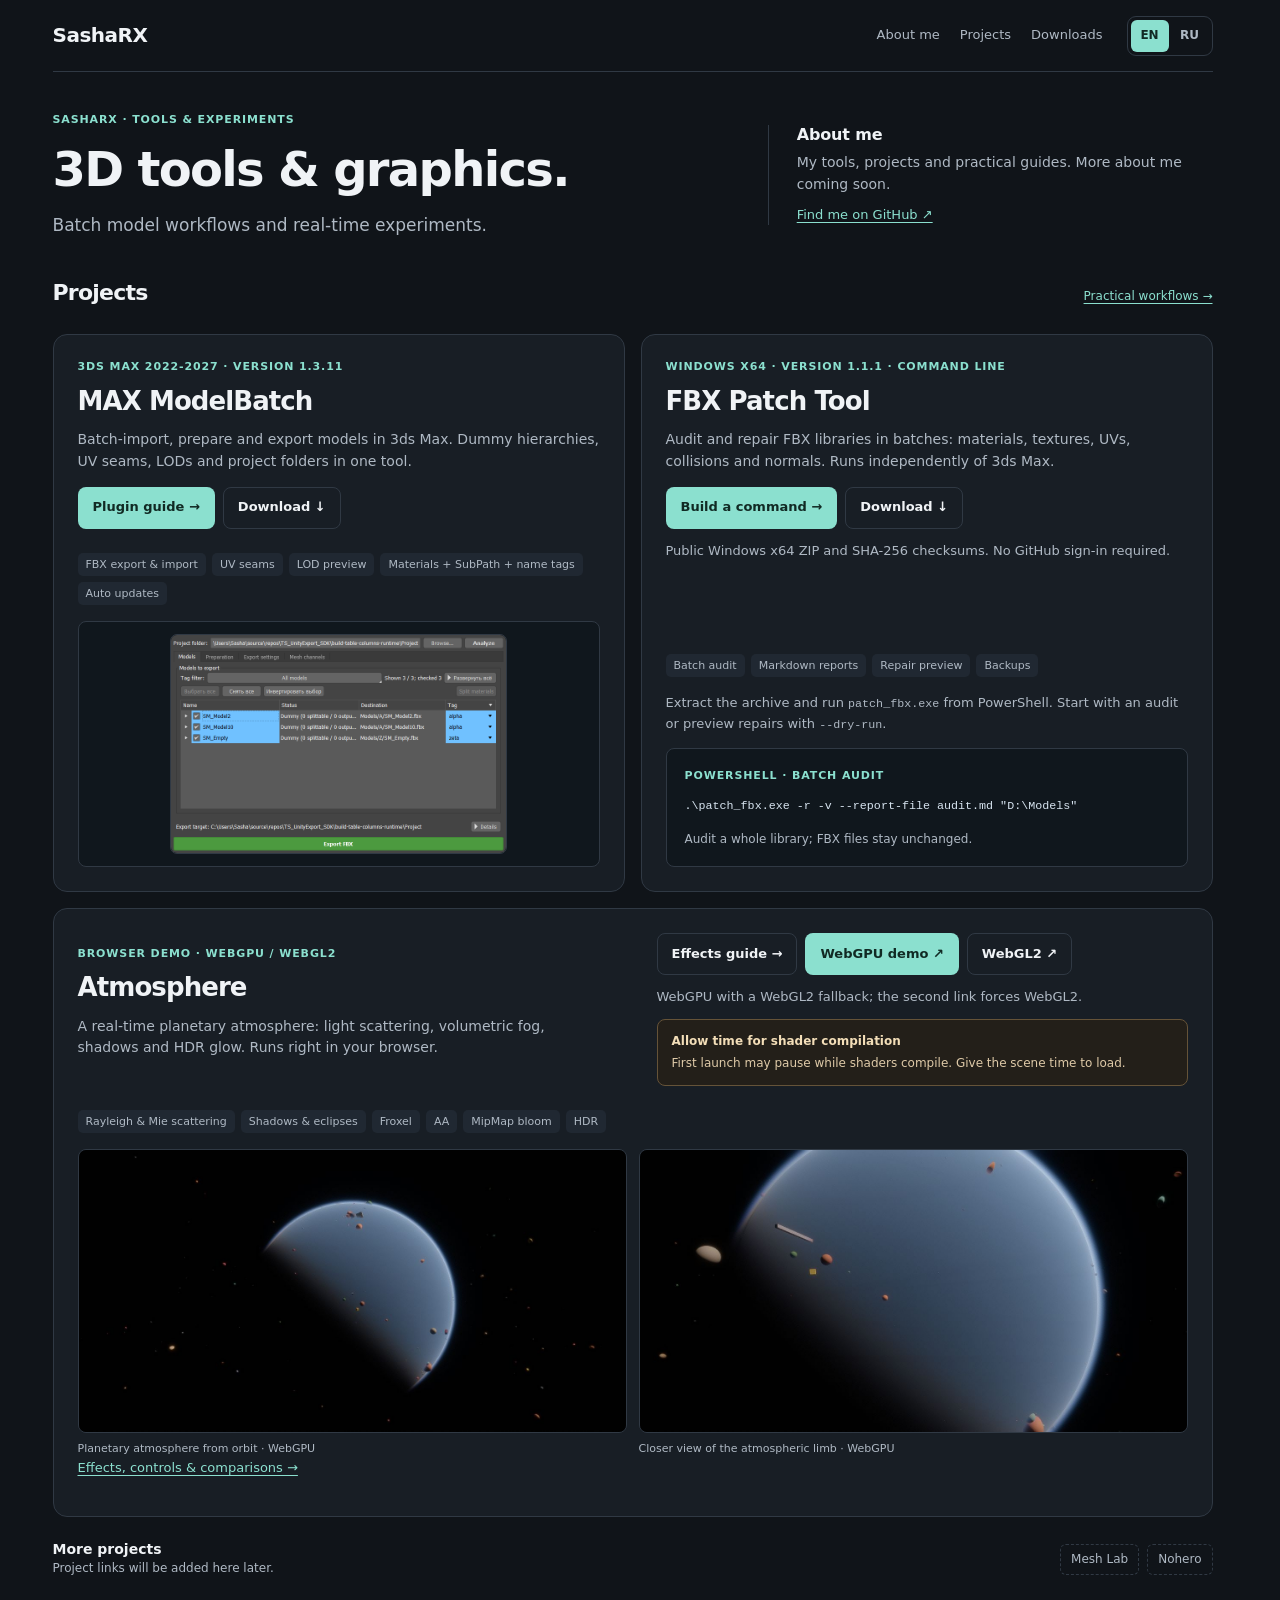
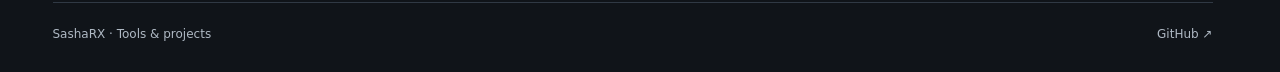
==== commit 52e6f852: "docs: publish ModelBatch 1.3.11 and FBX Patch Tool 1.1.1 guides" ====
--- a/index.html
+++ b/index.html
@@ -66,7 +66,7 @@
         <div class="project-grid">
         <article class="project" id="modelbatch" aria-labelledby="modelbatch-title">
           <div class="project-copy">
-            <span class="badge">3DS MAX 2022-2027 · VERSION 1.3.10</span>
+            <span class="badge">3DS MAX 2022-2027 · VERSION 1.3.11</span>
             <h3 id="modelbatch-title">MAX ModelBatch</h3>
             <p>Batch-import, prepare and export models in 3ds Max. Dummy hierarchies, UV seams, LODs and project folders in one tool.</p>
             <div class="demo-actions"><a class="button" href="/modelbatch/">Plugin guide →</a><a class="button button-secondary" href="/downloads/#modelbatch">Download ↓</a></div>
@@ -83,7 +83,7 @@
         </article>
         <article class="project" id="fbx-patch" aria-labelledby="fbx-patch-title">
           <div class="project-copy">
-            <span class="badge">WINDOWS X64 · VERSION 1.0.1 · COMMAND LINE</span>
+            <span class="badge">WINDOWS X64 · VERSION 1.1.1 · COMMAND LINE</span>
             <h3 id="fbx-patch-title">FBX Patch Tool</h3>
             <p>Audit and repair FBX libraries in batches: materials, textures, UVs, collisions and normals. Runs independently of 3ds Max.</p>
           </div>
